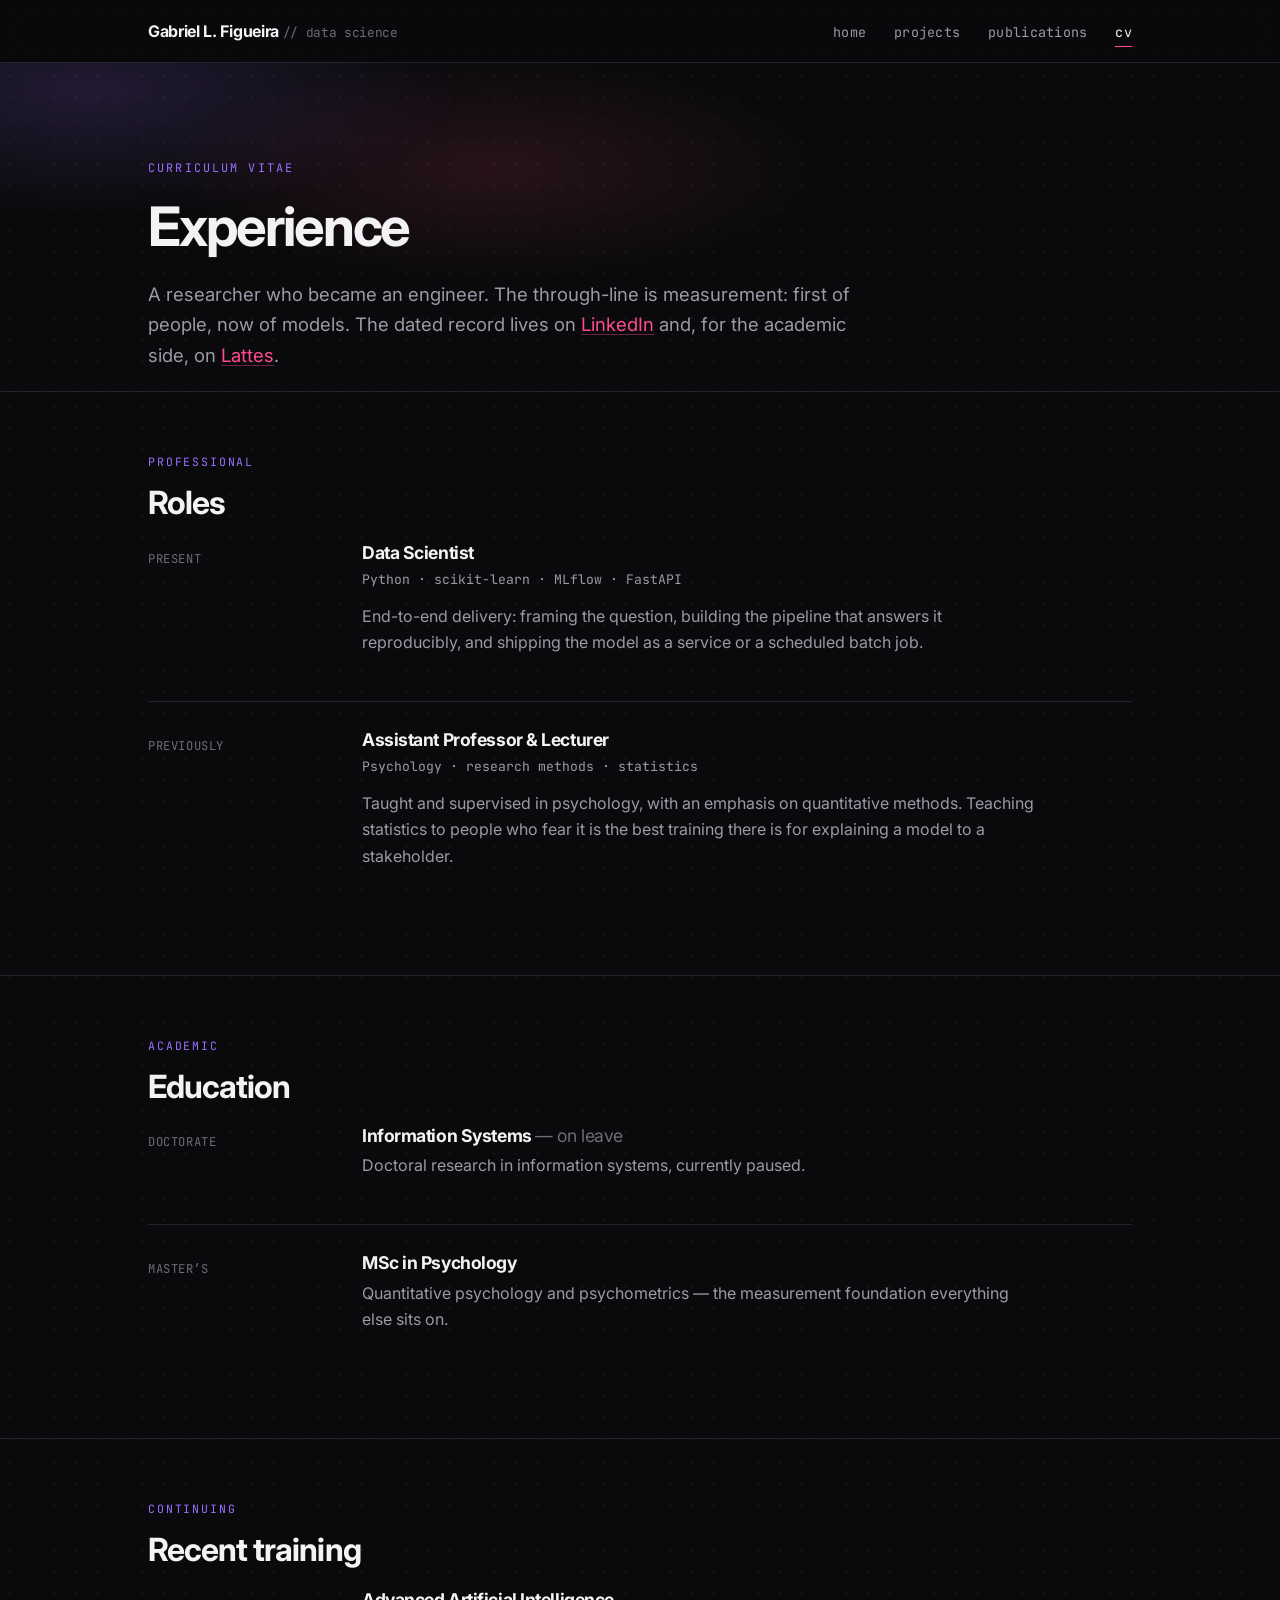
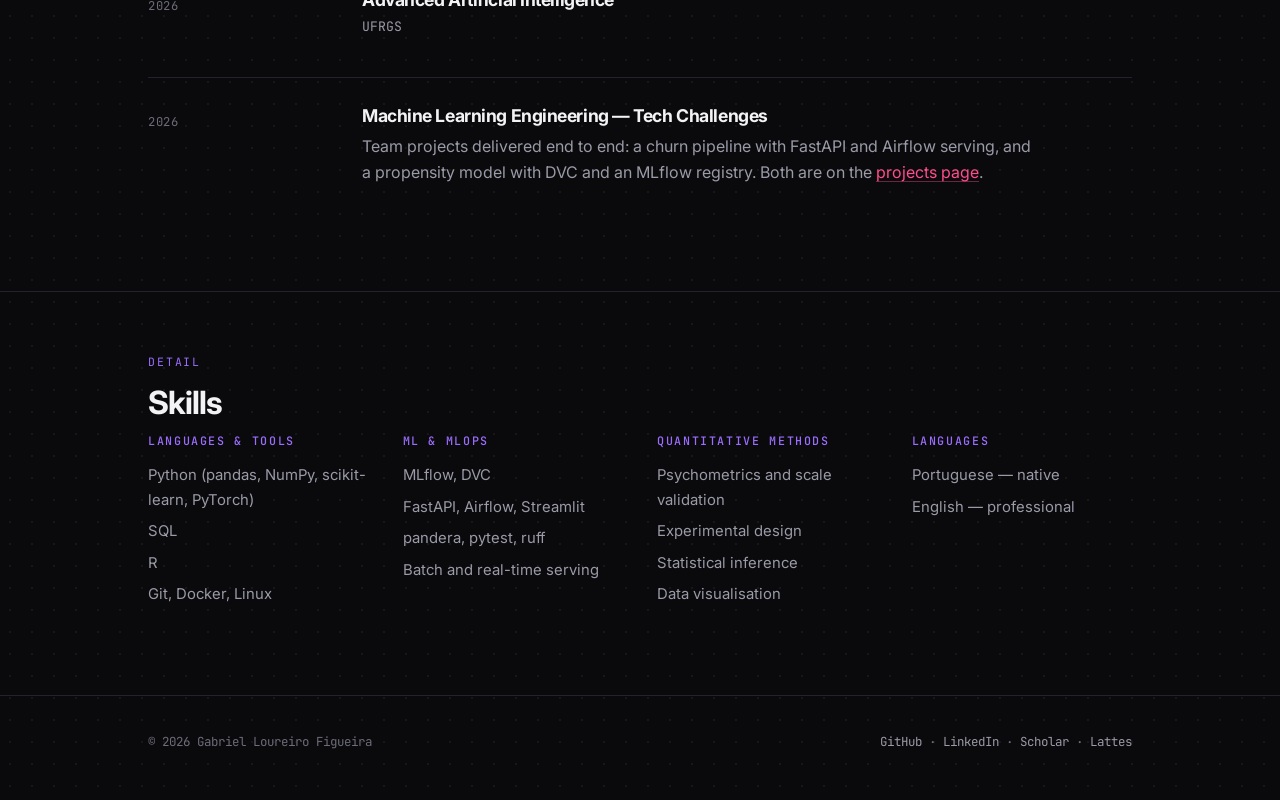
==== cv.html @ 3d627240 "feat: rebuild the site as a data science portfolio Replaces the untouched Silex template (lorem ipsu" ====
<!DOCTYPE html>
<html lang="en">
<head>
<meta charset="utf-8">
<meta name="viewport" content="width=device-width, initial-scale=1">
<title>CV &mdash; Gabriel Loureiro Figueira</title>
<meta name="description" content="Curriculum vitae: data scientist and ML engineer, former assistant professor, MSc in Psychology.">
<link rel="canonical" href="https://gabrielloufi.github.io/cv.html">
<meta property="og:title" content="CV &mdash; Gabriel Loureiro Figueira">
<meta property="og:description" content="Curriculum vitae: data scientist and ML engineer, former assistant professor, MSc in Psychology.">
<meta property="og:type" content="website">
<meta property="og:url" content="https://gabrielloufi.github.io/cv.html">
<meta name="theme-color" content="#0a0a0c">
<link rel="preconnect" href="https://fonts.googleapis.com">
<link rel="preconnect" href="https://fonts.gstatic.com" crossorigin>
<link href="https://fonts.googleapis.com/css2?family=Inter:wght@400;500;600;700;800&family=JetBrains+Mono:wght@400;500;700&display=swap" rel="stylesheet">
<link rel="stylesheet" href="assets/css/style.css">
</head>
<body>
<a class="skip-link" href="#main">Skip to content</a>

<header class="nav">
  <div class="wrap nav__inner">
    <a class="nav__brand" href="index.html">Gabriel L. Figueira <span>// data science</span></a>
    <ul class="nav__links">
      <li><a href="index.html">home</a></li>
      <li><a href="projects.html">projects</a></li>
      <li><a href="publications.html">publications</a></li>
      <li><a href="cv.html" aria-current="page">cv</a></li>
    </ul>
  </div>
</header>

<main id="main">

  <section class="hero" style="padding-bottom:0">
    <div class="wrap">
      <p class="kicker">Curriculum vitae</p>
      <h1>Experience</h1>
      <p class="hero__lead">
        A researcher who became an engineer. The through-line is measurement: first of people, now
        of models. The dated record lives on <a href="https://www.linkedin.com/in/gabrielloureirofigueira/">LinkedIn</a> and, for the academic side,
        on <a href="https://lattes.cnpq.br/5523755976674168">Lattes</a>.
      </p>
    </div>
  </section>

  <section>
    <div class="wrap">
      <p class="eyebrow">Professional</p>
      <h2>Roles</h2>

      <article class="entry">
        <div class="entry__side">Present</div>
        <div>
          <h3>Data Scientist</h3>
          <p class="entry__org">Python &middot; scikit-learn &middot; MLflow &middot; FastAPI</p>
          <p>
            End-to-end delivery: framing the question, building the pipeline that answers it
            reproducibly, and shipping the model as a service or a scheduled batch job.
          </p>
        </div>
      </article>

      <article class="entry">
        <div class="entry__side">Previously</div>
        <div>
          <h3>Assistant Professor &amp; Lecturer</h3>
          <p class="entry__org">Psychology &middot; research methods &middot; statistics</p>
          <p>
            Taught and supervised in psychology, with an emphasis on quantitative methods. Teaching
            statistics to people who fear it is the best training there is for explaining a model to
            a stakeholder.
          </p>
        </div>
      </article>

    </div>
  </section>

  <section>
    <div class="wrap">
      <p class="eyebrow">Academic</p>
      <h2>Education</h2>

      <article class="entry">
        <div class="entry__side">Doctorate</div>
        <div>
          <h3>Information Systems <span class="quiet">&mdash; on leave</span></h3>
          <p>Doctoral research in information systems, currently paused.</p>
        </div>
      </article>

      <article class="entry">
        <div class="entry__side">Master&rsquo;s</div>
        <div>
          <h3>MSc in Psychology</h3>
          <p>Quantitative psychology and psychometrics &mdash; the measurement foundation everything else sits on.</p>
        </div>
      </article>

    </div>
  </section>

  <section>
    <div class="wrap">
      <p class="eyebrow">Continuing</p>
      <h2>Recent training</h2>

      <article class="entry">
        <div class="entry__side">2026</div>
        <div>
          <h3>Advanced Artificial Intelligence</h3>
          <p class="entry__org">UFRGS</p>
        </div>
      </article>

      <article class="entry">
        <div class="entry__side">2026</div>
        <div>
          <h3>Machine Learning Engineering &mdash; Tech Challenges</h3>
          <p>
            Team projects delivered end to end: a churn pipeline with FastAPI and Airflow serving,
            and a propensity model with DVC and an MLflow registry. Both are on the
            <a href="projects.html">projects page</a>.
          </p>
        </div>
      </article>

    </div>
  </section>

  <section>
    <div class="wrap">
      <p class="eyebrow">Detail</p>
      <h2>Skills</h2>
      <div class="skill-grid">
        <div>
          <h3>Languages &amp; tools</h3>
          <ul>
            <li>Python (pandas, NumPy, scikit-learn, PyTorch)</li>
            <li>SQL</li>
            <li>R</li>
            <li>Git, Docker, Linux</li>
          </ul>
        </div>
        <div>
          <h3>ML &amp; MLOps</h3>
          <ul>
            <li>MLflow, DVC</li>
            <li>FastAPI, Airflow, Streamlit</li>
            <li>pandera, pytest, ruff</li>
            <li>Batch and real-time serving</li>
          </ul>
        </div>
        <div>
          <h3>Quantitative methods</h3>
          <ul>
            <li>Psychometrics and scale validation</li>
            <li>Experimental design</li>
            <li>Statistical inference</li>
            <li>Data visualisation</li>
          </ul>
        </div>
        <div>
          <h3>Languages</h3>
          <ul>
            <li>Portuguese &mdash; native</li>
            <li>English &mdash; professional</li>
          </ul>
        </div>
      </div>
    </div>
  </section>

</main>

<footer class="footer">
  <div class="wrap footer__inner">
    <span>&copy; <span id="year">2026</span> Gabriel Loureiro Figueira</span>
    <span>
      <a href="https://github.com/Gabrielloufi">GitHub</a> ·
      <a href="https://www.linkedin.com/in/gabrielloureirofigueira/">LinkedIn</a> ·
      <a href="https://scholar.google.com/citations?user=BgbFjUEAAAAJ&hl=en">Scholar</a> ·
      <a href="https://lattes.cnpq.br/5523755976674168">Lattes</a>
    </span>
  </div>
</footer>

<script>document.getElementById("year").textContent = new Date().getFullYear();</script>
</body>
</html>
---- assets/css/style.css ----
/* ==========================================================================
   Gabriel Loureiro Figueira — personal site
   Visual identity taken from the LinkedIn banner: near-black ground, dotted
   grid, heavy grotesque headlines against monospace code, and three neon
   accents (magenta, violet, green) used sparingly on top of a neutral base.
   ========================================================================== */

:root {
  color-scheme: dark;

  /* ground */
  --bg:          #0a0a0c;
  --bg-soft:     #101014;
  --surface:     #121217;
  --surface-2:   #17171e;
  --border:      #23232c;
  --border-hi:   #32323e;

  /* ink */
  --text:        #f3f3f6;
  --muted:       #9a9aa8;
  --faint:       #6c6c7a;

  /* neon accents, straight off the banner */
  --pink:        #ff4d8d;
  --pink-dim:    #c93a6e;
  --violet:      #9b6dff;
  --green:       #3ddc84;
  --blue:        #4f46e5;

  --font-sans: "Inter", -apple-system, BlinkMacSystemFont, "Segoe UI", Roboto, Helvetica, Arial, sans-serif;
  --font-mono: "JetBrains Mono", ui-monospace, SFMono-Regular, "SF Mono", Menlo, Consolas, monospace;

  --maxw: 1080px;
  --measure: 68ch;
  --radius: 14px;
  --gutter: clamp(20px, 5vw, 48px);
  --grid-dot: rgba(255, 255, 255, .055);
}

*, *::before, *::after { box-sizing: border-box; }

html { -webkit-text-size-adjust: 100%; scroll-behavior: smooth; }

@media (prefers-reduced-motion: reduce) {
  html { scroll-behavior: auto; }
  *, *::before, *::after { animation-duration: .01ms !important; transition-duration: .01ms !important; }
}

body {
  margin: 0;
  background-color: var(--bg);
  /* the dotted grid from the banner */
  background-image: radial-gradient(var(--grid-dot) 1px, transparent 1px);
  background-size: 22px 22px;
  background-position: -1px -1px;
  color: var(--text);
  font-family: var(--font-sans);
  font-size: 16px;
  line-height: 1.65;
  -webkit-font-smoothing: antialiased;
  text-rendering: optimizeLegibility;
}

::selection { background: var(--pink); color: #0a0a0c; }

img { max-width: 100%; height: auto; display: block; }

a {
  color: var(--pink);
  text-decoration-color: rgba(255, 77, 141, .4);
  text-underline-offset: 3px;
}
a:hover { text-decoration-color: var(--pink); }

h1, h2, h3, h4 { line-height: 1.15; letter-spacing: -.025em; margin: 0 0 .4em; font-weight: 700; }
h1 { font-size: clamp(2.1rem, 1.3rem + 3.4vw, 3.4rem); letter-spacing: -.04em; }
h2 { font-size: clamp(1.45rem, 1.15rem + 1.3vw, 2rem); letter-spacing: -.03em; }
h3 { font-size: 1.1rem; }

p { margin: 0 0 1.1em; }
p, li { max-width: var(--measure); }

code { font-family: var(--font-mono); font-size: .92em; color: var(--violet); }

:focus-visible { outline: 2px solid var(--pink); outline-offset: 3px; border-radius: 4px; }

.wrap { width: 100%; max-width: var(--maxw); margin-inline: auto; padding-inline: var(--gutter); }

.skip-link {
  position: absolute; left: -9999px; top: 0; z-index: 100;
  background: var(--pink); color: #0a0a0c; padding: 10px 16px; border-radius: 0 0 8px 0; font-weight: 600;
}
.skip-link:focus { left: 0; }

/* ---------------------------------------------------------------- nav --- */

.nav {
  position: sticky; top: 0; z-index: 50;
  background: rgba(10, 10, 12, .82);
  backdrop-filter: saturate(160%) blur(12px);
  border-bottom: 1px solid var(--border);
}
.nav__inner { display: flex; align-items: center; gap: 16px; min-height: 62px; flex-wrap: wrap; padding-block: 8px; }

.nav__brand {
  font-weight: 700; letter-spacing: -.02em; color: var(--text);
  text-decoration: none; margin-right: auto; white-space: nowrap;
}
.nav__brand span { font-family: var(--font-mono); font-weight: 400; font-size: .8em; color: var(--faint); }
.nav__brand:hover span { color: var(--pink); }

.nav__links { display: flex; align-items: center; gap: clamp(14px, 2.5vw, 28px); list-style: none; margin: 0; padding: 0; }
.nav__links li { max-width: none; }
.nav__links a {
  font-family: var(--font-mono); font-size: .84rem; letter-spacing: .02em;
  color: var(--muted); text-decoration: none; padding-block: 5px; border-bottom: 1.5px solid transparent;
}
.nav__links a:hover { color: var(--text); }
.nav__links a[aria-current="page"] { color: var(--text); border-bottom-color: var(--pink); }

/* --------------------------------------------------------------- hero --- */

.hero {
  position: relative;
  padding-block: clamp(52px, 8vw, 96px) clamp(34px, 5vw, 60px);
  overflow: hidden;
}
/* soft magenta/violet bloom behind the headline, like the banner's glow */
.hero::before {
  content: "";
  position: absolute; inset: -40% 30% 20% -20%;
  background: radial-gradient(45% 45% at 30% 40%, rgba(155, 109, 255, .16), transparent 70%),
              radial-gradient(40% 40% at 65% 60%, rgba(255, 77, 141, .12), transparent 70%);
  pointer-events: none;
}
.hero > * { position: relative; }

.hero__grid { display: grid; grid-template-columns: minmax(0, 1fr) auto; gap: clamp(28px, 5vw, 56px); align-items: center; }

.hero__lead { font-size: clamp(1.02rem, .97rem + .35vw, 1.16rem); color: var(--muted); max-width: 60ch; }
.hero__lead strong { color: var(--text); font-weight: 600; }

.kicker {
  font-family: var(--font-mono); font-size: .74rem; letter-spacing: .18em;
  text-transform: uppercase; color: var(--violet); margin: 0 0 16px;
}

/* the banner's signature line, rebuilt in type */
.codeline {
  font-family: var(--font-mono);
  font-size: clamp(.86rem, .8rem + .35vw, 1.02rem);
  margin: 6px 0 22px;
  color: var(--text);
  max-width: none;
  word-break: break-word;
}
.codeline .fn { color: var(--pink); }
.codeline .str { color: var(--text); }
.codeline .sig { color: var(--green); }

.eyebrow {
  font-family: var(--font-mono); font-size: .72rem; letter-spacing: .16em;
  text-transform: uppercase; color: var(--violet); margin: 0 0 14px;
}

/* the chart motif that stands in for a portrait */
.motif { width: clamp(170px, 24vw, 240px); height: auto; }
.motif .axis { stroke: var(--border-hi); }
.motif .line { stroke: #fff; fill: none; stroke-width: 2; stroke-linejoin: round; stroke-linecap: round; }
.motif .dot { fill: var(--bg); stroke: #fff; stroke-width: 2; }
.motif .ring-a { stroke: var(--violet); }
.motif .ring-b { stroke: var(--pink); }
.motif .arc { stroke: var(--pink-dim); fill: none; }

/* -------------------------------------------------------------- bits --- */

.meta-row {
  display: flex; flex-wrap: wrap; gap: 10px 22px; list-style: none; padding: 0; margin: 24px 0 0;
  font-family: var(--font-mono); font-size: .82rem; color: var(--muted);
}
.meta-row li { max-width: none; display: flex; align-items: center; gap: 8px; }
.meta-row svg { width: 15px; height: 15px; flex-shrink: 0; opacity: .75; }
.meta-row a { color: inherit; text-decoration: none; border-bottom: 1px solid var(--border-hi); }
.meta-row a:hover { color: var(--pink); border-bottom-color: var(--pink); }
.meta-row li:hover svg { opacity: 1; color: var(--pink); }

.btn-row { display: flex; flex-wrap: wrap; gap: 10px; margin-top: 28px; }

.btn {
  display: inline-flex; align-items: center; gap: 8px;
  padding: 10px 18px; border-radius: 999px;
  border: 1px solid var(--border-hi); background: var(--surface); color: var(--text);
  font-family: var(--font-mono); font-size: .84rem; font-weight: 500; text-decoration: none;
  transition: transform .15s ease, border-color .15s ease, color .15s ease, background .15s ease;
}
.btn:hover { transform: translateY(-1px); border-color: var(--pink); color: var(--pink); }
.btn--primary { background: var(--pink); border-color: var(--pink); color: #0a0a0c; font-weight: 600; }
.btn--primary:hover { background: #ff6b9f; border-color: #ff6b9f; color: #0a0a0c; }

section { padding-block: clamp(36px, 5vw, 60px); }
section + section { border-top: 1px solid var(--border); }

.section-head { display: flex; align-items: baseline; justify-content: space-between; gap: 16px; flex-wrap: wrap; margin-bottom: 30px; }
.section-head h2 { margin: 0; }
.section-head .more { font-family: var(--font-mono); font-size: .82rem; white-space: nowrap; text-decoration: none; }
.section-head .more:hover { text-decoration: underline; }

/* -------------------------------------------------------------- cards --- */

.cards { display: grid; grid-template-columns: repeat(auto-fill, minmax(300px, 1fr)); gap: 18px; }

.card {
  position: relative; display: flex; flex-direction: column; gap: 13px;
  padding: 24px; background: var(--surface); border: 1px solid var(--border); border-radius: var(--radius);
  transition: transform .18s ease, border-color .18s ease, background .18s ease;
}
.card::after {
  content: ""; position: absolute; inset: 0; border-radius: var(--radius); pointer-events: none;
  background: linear-gradient(135deg, rgba(155, 109, 255, .08), transparent 42%);
  opacity: 0; transition: opacity .18s ease;
}
.card:hover { transform: translateY(-3px); border-color: var(--border-hi); background: var(--surface-2); }
.card:hover::after { opacity: 1; }
.card h3 { margin: 0; }
.card h3 a { color: var(--text); text-decoration: none; }
.card h3 a:hover { color: var(--pink); }
.card p { margin: 0; color: var(--muted); font-size: .94rem; max-width: none; }

.card__meta {
  font-family: var(--font-mono); font-size: .7rem; letter-spacing: .08em; text-transform: uppercase;
  color: var(--faint); display: flex; gap: 9px; flex-wrap: wrap;
}
.card__meta span::after { content: "·"; color: var(--border-hi); margin-left: 9px; }
.card__meta span:last-child::after { content: ""; margin: 0; }

.tags { display: flex; flex-wrap: wrap; gap: 6px; list-style: none; margin: auto 0 0; padding: 0; }
.tags li {
  max-width: none; font-family: var(--font-mono); font-size: .7rem; padding: 3px 9px;
  border-radius: 6px; background: var(--bg-soft); border: 1px solid var(--border); color: var(--muted);
}
.card:hover .tags li { border-color: var(--border-hi); }

.card__links { display: flex; gap: 16px; flex-wrap: wrap; font-family: var(--font-mono); font-size: .8rem; }
.card__links .locked { color: var(--faint); display: inline-flex; align-items: center; gap: 6px; }

/* --------------------------------------------------------- long items --- */

.entry { display: grid; grid-template-columns: 180px minmax(0, 1fr); gap: 8px 34px; padding-block: 28px; border-top: 1px solid var(--border); }
.entry:first-of-type { border-top: 0; padding-top: 8px; }
.entry__side { font-family: var(--font-mono); font-size: .76rem; color: var(--faint); letter-spacing: .05em; padding-top: 6px; text-transform: uppercase; }
.entry h3 { margin: 0 0 6px; }
.entry h3 .quiet { font-weight: 400; color: var(--faint); }
.entry__org { color: var(--violet); font-family: var(--font-mono); font-size: .82rem; margin: 0 0 12px; }
.entry p { color: var(--muted); }
.entry ul { margin: 0 0 14px; padding-left: 20px; color: var(--muted); }
.entry li { margin-bottom: 6px; }
.entry li::marker { color: var(--pink-dim); }

/* -------------------------------------------------------- publications --- */

.pub { padding-block: 24px; border-top: 1px solid var(--border); }
.pub:first-of-type { border-top: 0; }
.pub__title { margin: 0 0 7px; font-size: 1.05rem; }
.pub__authors { margin: 0 0 4px; font-size: .94rem; color: var(--muted); }
.pub__authors .self { color: var(--text); font-weight: 600; }
.pub__venue { margin: 0 0 10px; font-family: var(--font-mono); font-size: .8rem; color: var(--faint); }
.pub__venue em { font-style: italic; }
.pub__links { display: flex; gap: 16px; flex-wrap: wrap; font-family: var(--font-mono); font-size: .8rem; }

/* ------------------------------------------------------------- skills --- */

.skill-grid { display: grid; grid-template-columns: repeat(auto-fit, minmax(220px, 1fr)); gap: 24px 34px; }
.skill-grid h3 {
  font-family: var(--font-mono); font-size: .73rem; letter-spacing: .14em; text-transform: uppercase;
  color: var(--violet); margin-bottom: 12px; font-weight: 500;
}
.skill-grid ul { margin: 0; padding: 0; list-style: none; }
.skill-grid li { color: var(--muted); font-size: .93rem; padding-block: 3px; border-bottom: 1px solid transparent; }

/* ------------------------------------------------------------- footer --- */

.footer { border-top: 1px solid var(--border); margin-top: 24px; padding-block: 36px 48px; color: var(--faint); font-family: var(--font-mono); font-size: .78rem; }
.footer__inner { display: flex; justify-content: space-between; gap: 16px; flex-wrap: wrap; }
.footer a { color: var(--muted); text-decoration: none; }
.footer a:hover { color: var(--pink); }

/* --------------------------------------------------------- responsive --- */

@media (max-width: 760px) {
  .hero__grid { grid-template-columns: 1fr; }
  .motif { order: -1; width: min(190px, 55vw); }
  .entry { grid-template-columns: 1fr; gap: 4px; }
  .entry__side { padding-top: 0; }
  .nav__brand span { display: none; }
}
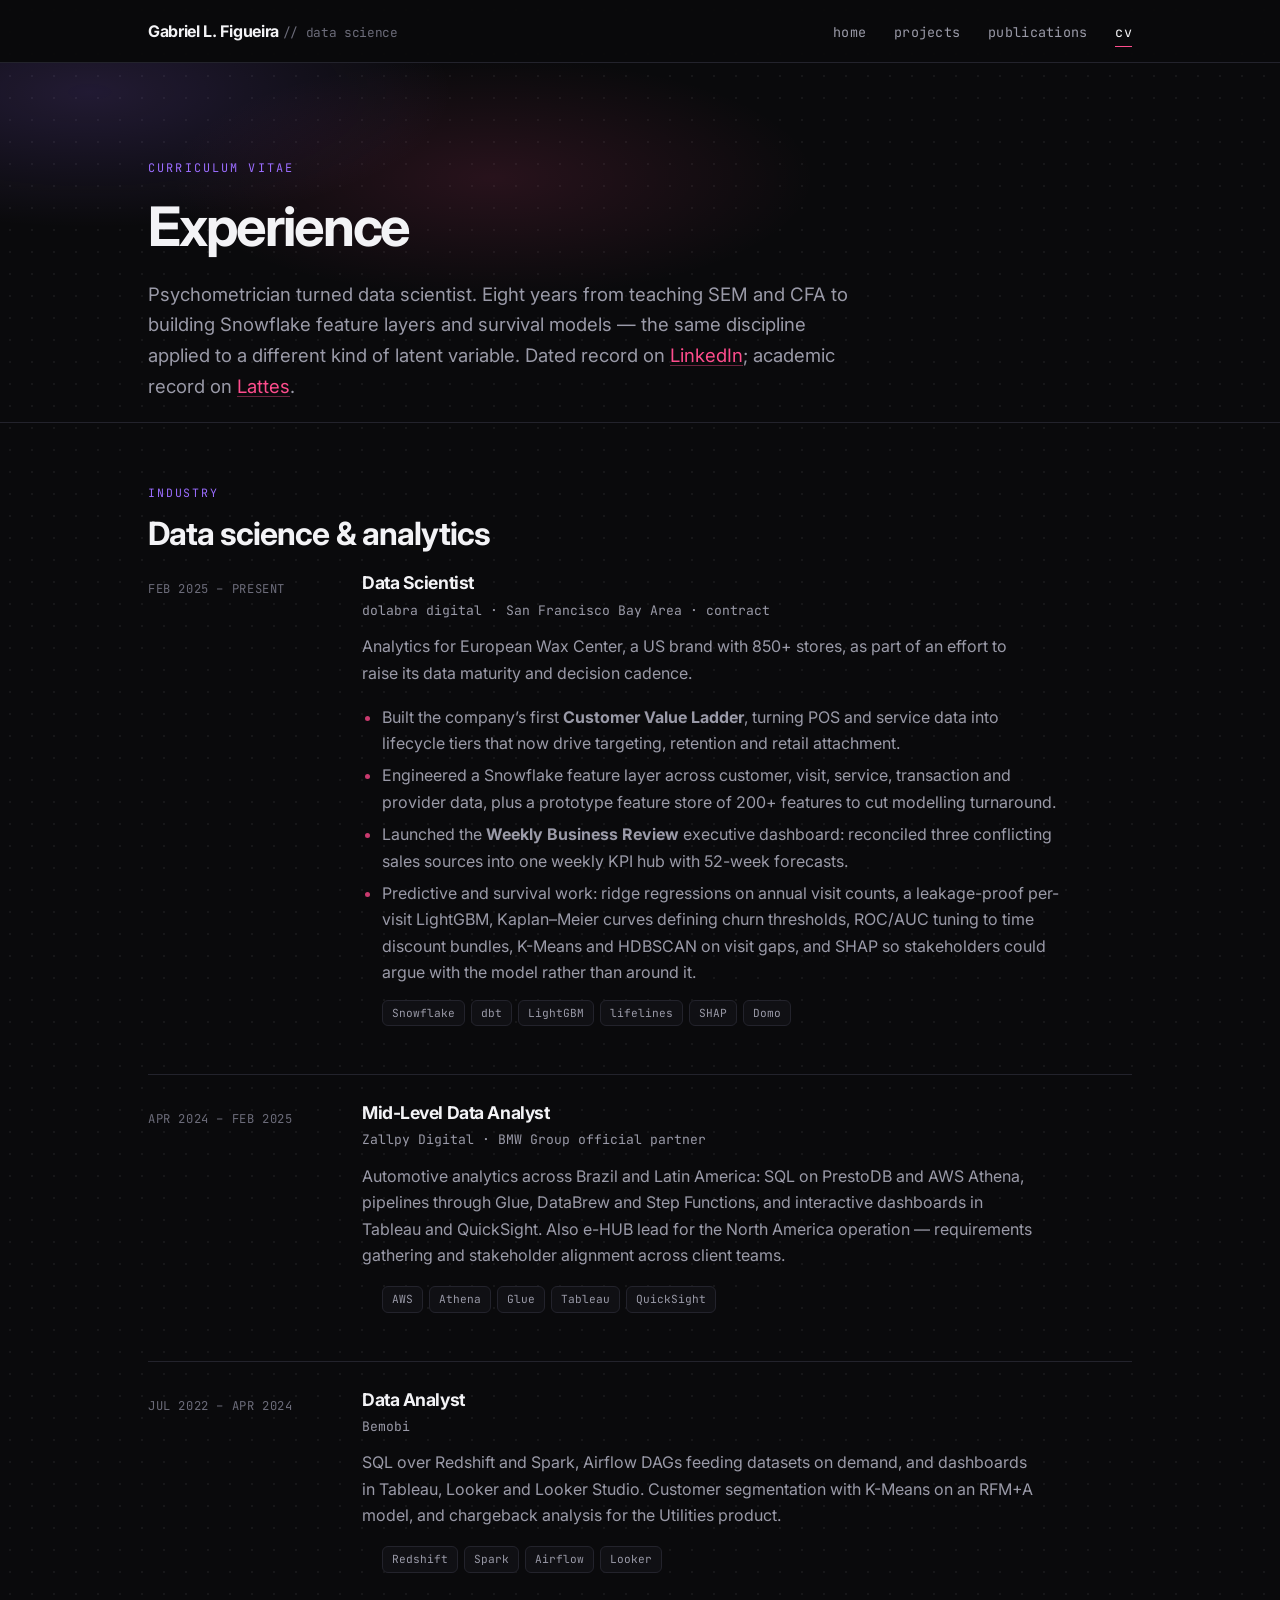
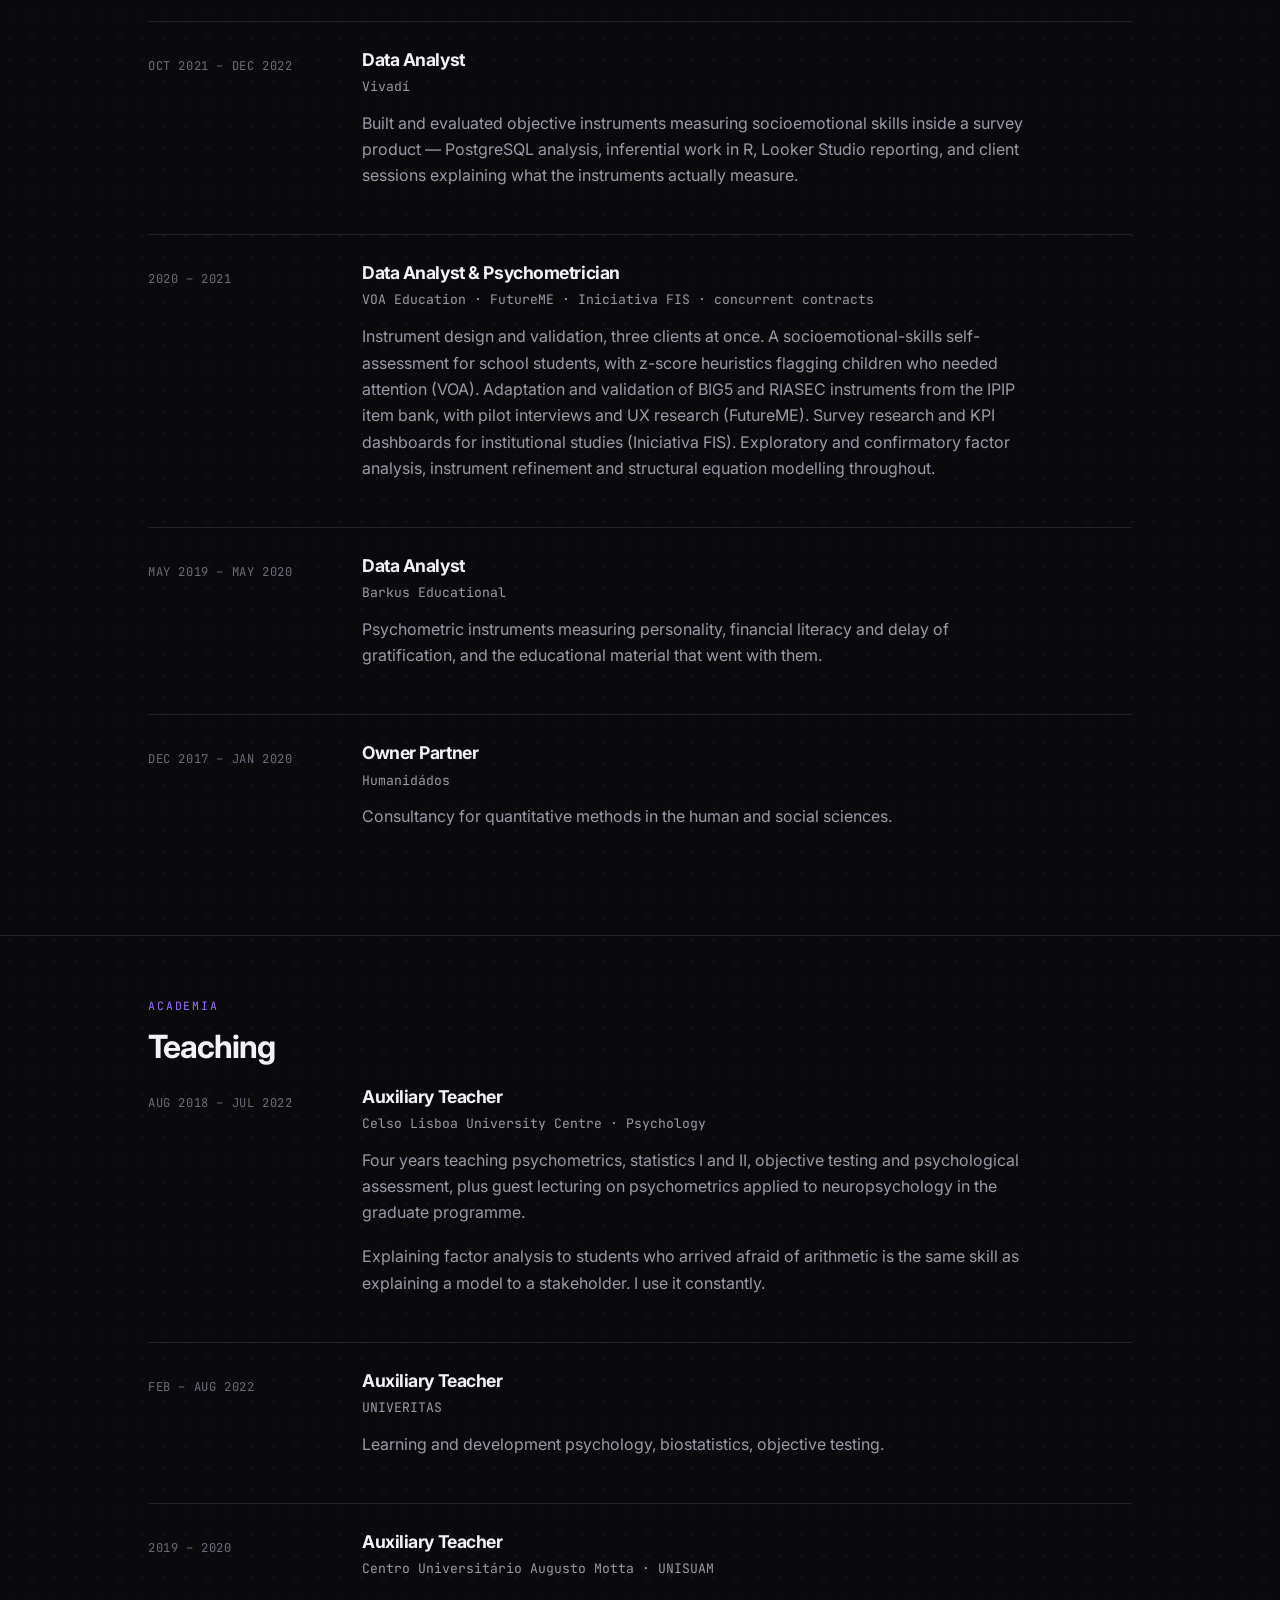
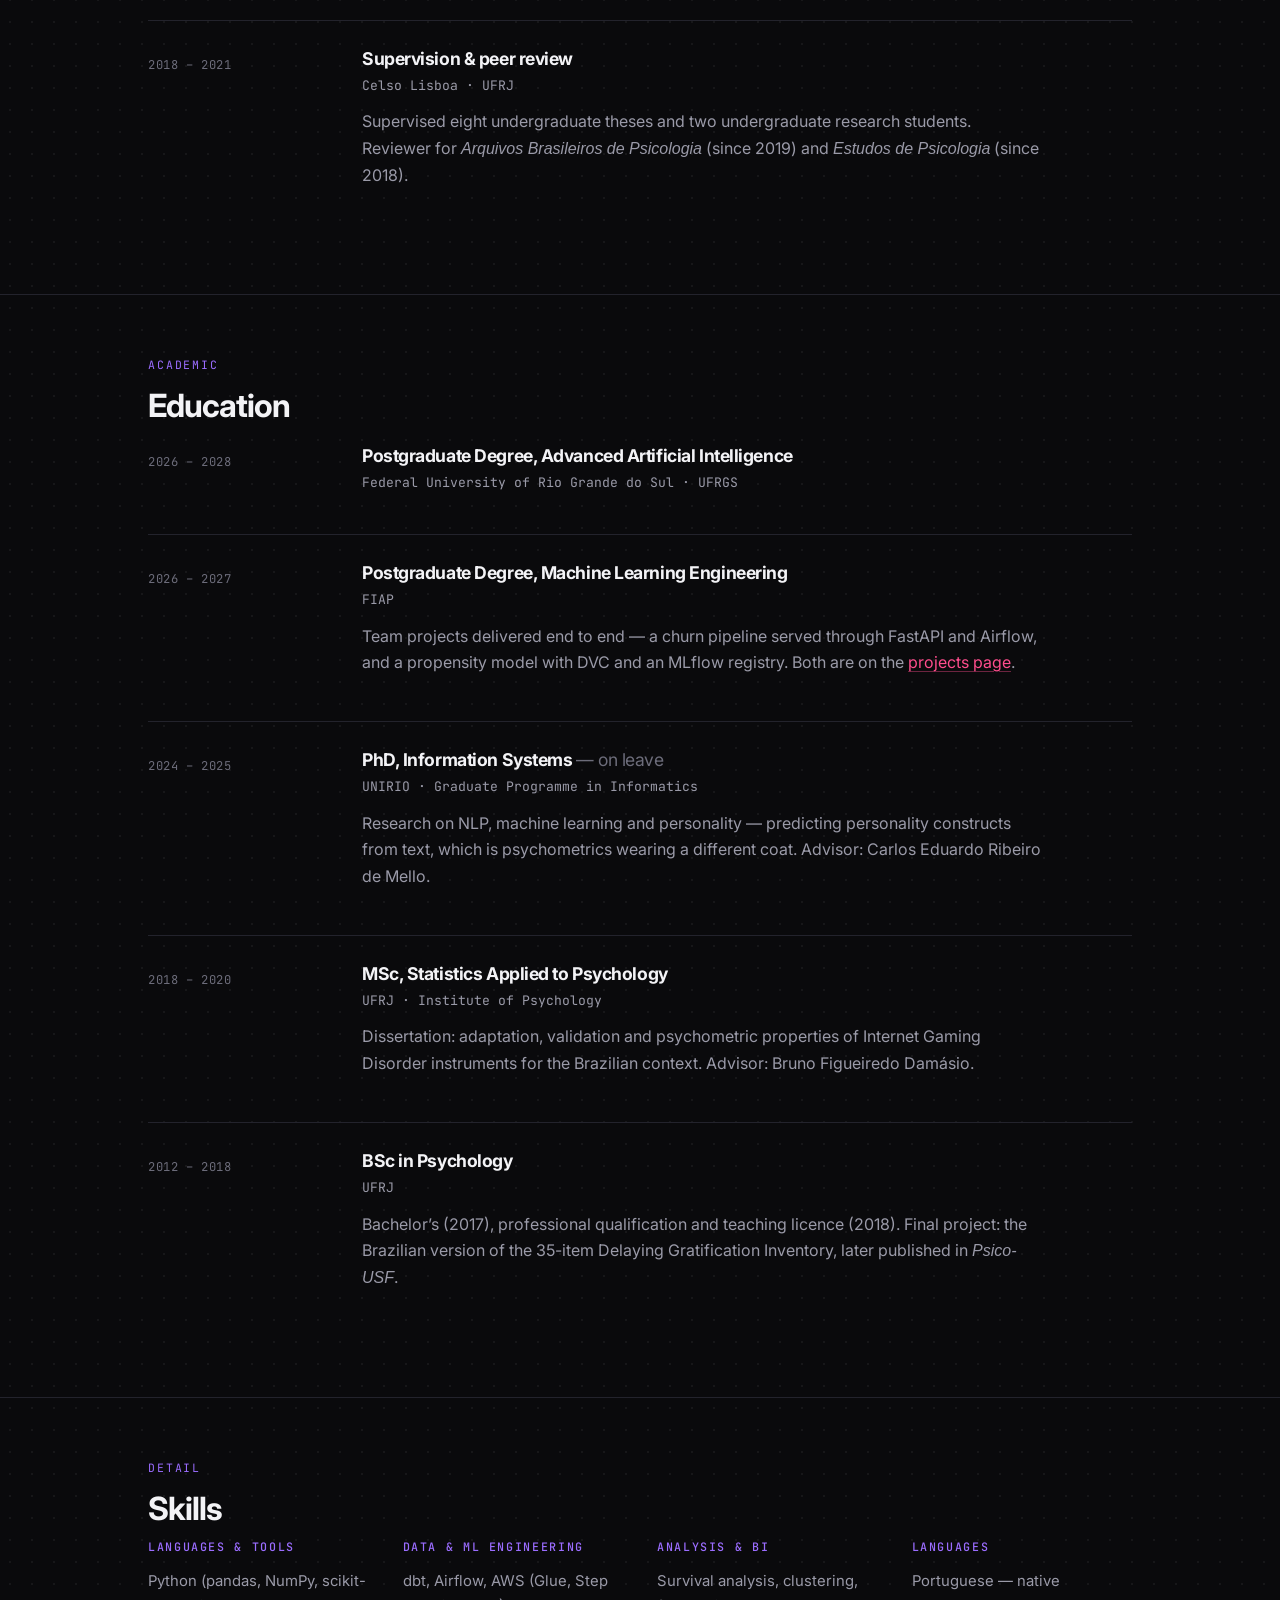
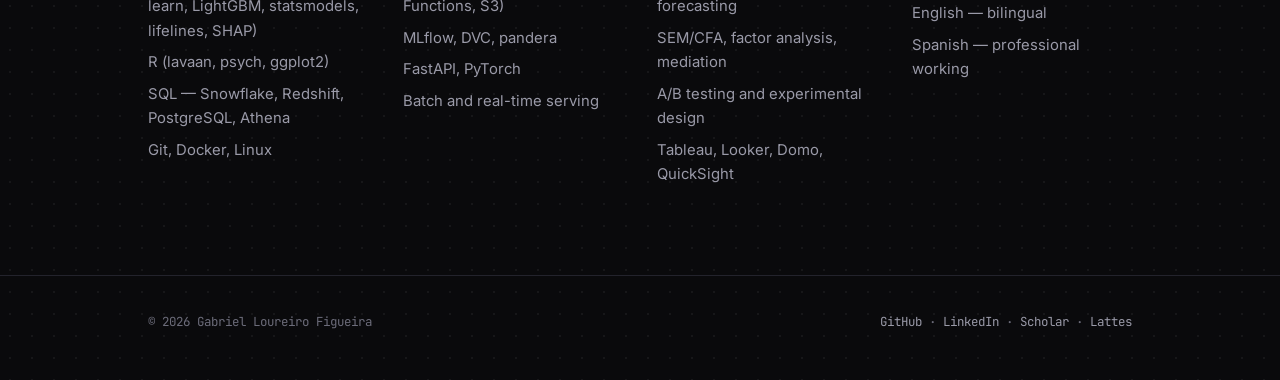
==== commit db1a6ec8: "content: real career record from LinkedIn, and his own About text LinkedIn is the source of truth fo" ====
--- a/cv.html
+++ b/cv.html
@@ -38,39 +38,184 @@
       <p class="kicker">Curriculum vitae</p>
       <h1>Experience</h1>
       <p class="hero__lead">
-        A researcher who became an engineer. The through-line is measurement: first of people, now
-        of models. The dated record lives on <a href="https://www.linkedin.com/in/gabrielloureirofigueira/">LinkedIn</a> and, for the academic side,
-        on <a href="https://lattes.cnpq.br/5523755976674168">Lattes</a>.
+        Psychometrician turned data scientist. Eight years from teaching SEM and CFA to building
+        Snowflake feature layers and survival models &mdash; the same discipline applied to a
+        different kind of latent variable. Dated record on <a href="%s">LinkedIn</a>; academic
+        record on <a href="%s">Lattes</a>.
       </p>
     </div>
   </section>
 
   <section>
     <div class="wrap">
-      <p class="eyebrow">Professional</p>
-      <h2>Roles</h2>
-
-      <article class="entry">
-        <div class="entry__side">Present</div>
+      <p class="eyebrow">Industry</p>
+      <h2>Data science &amp; analytics</h2>
+
+      <article class="entry">
+        <div class="entry__side">Feb 2025 &ndash; present</div>
         <div>
           <h3>Data Scientist</h3>
-          <p class="entry__org">Python &middot; scikit-learn &middot; MLflow &middot; FastAPI</p>
-          <p>
-            End-to-end delivery: framing the question, building the pipeline that answers it
-            reproducibly, and shipping the model as a service or a scheduled batch job.
-          </p>
-        </div>
-      </article>
-
-      <article class="entry">
-        <div class="entry__side">Previously</div>
-        <div>
-          <h3>Assistant Professor &amp; Lecturer</h3>
-          <p class="entry__org">Psychology &middot; research methods &middot; statistics</p>
-          <p>
-            Taught and supervised in psychology, with an emphasis on quantitative methods. Teaching
-            statistics to people who fear it is the best training there is for explaining a model to
-            a stakeholder.
+          <p class="entry__org">dolabra digital &middot; San Francisco Bay Area &middot; contract</p>
+          <p>
+            Analytics for European Wax Center, a US brand with 850+ stores, as part of an effort to
+            raise its data maturity and decision cadence.
+          </p>
+          <ul>
+            <li>
+              Built the company&rsquo;s first <strong>Customer Value Ladder</strong>, turning POS and
+              service data into lifecycle tiers that now drive targeting, retention and retail
+              attachment.
+            </li>
+            <li>
+              Engineered a Snowflake feature layer across customer, visit, service, transaction and
+              provider data, plus a prototype feature store of 200+ features to cut modelling
+              turnaround.
+            </li>
+            <li>
+              Launched the <strong>Weekly Business Review</strong> executive dashboard: reconciled
+              three conflicting sales sources into one weekly KPI hub with 52-week forecasts.
+            </li>
+            <li>
+              Predictive and survival work: ridge regressions on annual visit counts, a
+              leakage-proof per-visit LightGBM, Kaplan&ndash;Meier curves defining churn thresholds,
+              ROC/AUC tuning to time discount bundles, K-Means and HDBSCAN on visit gaps, and SHAP
+              so stakeholders could argue with the model rather than around it.
+            </li>
+          </ul>
+          <ul class="tags"><li>Snowflake</li><li>dbt</li><li>LightGBM</li><li>lifelines</li><li>SHAP</li><li>Domo</li></ul>
+        </div>
+      </article>
+
+      <article class="entry">
+        <div class="entry__side">Apr 2024 &ndash; Feb 2025</div>
+        <div>
+          <h3>Mid-Level Data Analyst</h3>
+          <p class="entry__org">Zallpy Digital &middot; BMW Group official partner</p>
+          <p>
+            Automotive analytics across Brazil and Latin America: SQL on PrestoDB and AWS Athena,
+            pipelines through Glue, DataBrew and Step Functions, and interactive dashboards in
+            Tableau and QuickSight. Also e-HUB lead for the North America operation &mdash;
+            requirements gathering and stakeholder alignment across client teams.
+          </p>
+          <ul class="tags"><li>AWS</li><li>Athena</li><li>Glue</li><li>Tableau</li><li>QuickSight</li></ul>
+        </div>
+      </article>
+
+      <article class="entry">
+        <div class="entry__side">Jul 2022 &ndash; Apr 2024</div>
+        <div>
+          <h3>Data Analyst</h3>
+          <p class="entry__org">Bemobi</p>
+          <p>
+            SQL over Redshift and Spark, Airflow DAGs feeding datasets on demand, and dashboards in
+            Tableau, Looker and Looker Studio. Customer segmentation with K-Means on an RFM+A model,
+            and chargeback analysis for the Utilities product.
+          </p>
+          <ul class="tags"><li>Redshift</li><li>Spark</li><li>Airflow</li><li>Looker</li></ul>
+        </div>
+      </article>
+
+      <article class="entry">
+        <div class="entry__side">Oct 2021 &ndash; Dec 2022</div>
+        <div>
+          <h3>Data Analyst</h3>
+          <p class="entry__org">Vivad&iacute;</p>
+          <p>
+            Built and evaluated objective instruments measuring socioemotional skills inside a survey
+            product &mdash; PostgreSQL analysis, inferential work in R, Looker Studio reporting, and
+            client sessions explaining what the instruments actually measure.
+          </p>
+        </div>
+      </article>
+
+      <article class="entry">
+        <div class="entry__side">2020 &ndash; 2021</div>
+        <div>
+          <h3>Data Analyst &amp; Psychometrician</h3>
+          <p class="entry__org">VOA Education &middot; FutureME &middot; Iniciativa FIS &middot; concurrent contracts</p>
+          <p>
+            Instrument design and validation, three clients at once. A socioemotional-skills
+            self-assessment for school students, with z-score heuristics flagging children who needed
+            attention (VOA). Adaptation and validation of BIG5 and RIASEC instruments from the IPIP
+            item bank, with pilot interviews and UX research (FutureME). Survey research and KPI
+            dashboards for institutional studies (Iniciativa FIS). Exploratory and confirmatory
+            factor analysis, instrument refinement and structural equation modelling throughout.
+          </p>
+        </div>
+      </article>
+
+      <article class="entry">
+        <div class="entry__side">May 2019 &ndash; May 2020</div>
+        <div>
+          <h3>Data Analyst</h3>
+          <p class="entry__org">Barkus Educational</p>
+          <p>
+            Psychometric instruments measuring personality, financial literacy and delay of
+            gratification, and the educational material that went with them.
+          </p>
+        </div>
+      </article>
+
+      <article class="entry">
+        <div class="entry__side">Dec 2017 &ndash; Jan 2020</div>
+        <div>
+          <h3>Owner Partner</h3>
+          <p class="entry__org">Humanid&aacute;dos</p>
+          <p>Consultancy for quantitative methods in the human and social sciences.</p>
+        </div>
+      </article>
+
+    </div>
+  </section>
+
+  <section>
+    <div class="wrap">
+      <p class="eyebrow">Academia</p>
+      <h2>Teaching</h2>
+
+      <article class="entry">
+        <div class="entry__side">Aug 2018 &ndash; Jul 2022</div>
+        <div>
+          <h3>Auxiliary Teacher</h3>
+          <p class="entry__org">Celso Lisboa University Centre &middot; Psychology</p>
+          <p>
+            Four years teaching psychometrics, statistics I and II, objective testing and
+            psychological assessment, plus guest lecturing on psychometrics applied to
+            neuropsychology in the graduate programme.
+          </p>
+          <p>
+            Explaining factor analysis to students who arrived afraid of arithmetic is the same
+            skill as explaining a model to a stakeholder. I use it constantly.
+          </p>
+        </div>
+      </article>
+
+      <article class="entry">
+        <div class="entry__side">Feb &ndash; Aug 2022</div>
+        <div>
+          <h3>Auxiliary Teacher</h3>
+          <p class="entry__org">UNIVERITAS</p>
+          <p>Learning and development psychology, biostatistics, objective testing.</p>
+        </div>
+      </article>
+
+      <article class="entry">
+        <div class="entry__side">2019 &ndash; 2020</div>
+        <div>
+          <h3>Auxiliary Teacher</h3>
+          <p class="entry__org">Centro Universit&aacute;rio Augusto Motta &middot; UNISUAM</p>
+        </div>
+      </article>
+
+      <article class="entry">
+        <div class="entry__side">2018 &ndash; 2021</div>
+        <div>
+          <h3>Supervision &amp; peer review</h3>
+          <p class="entry__org">Celso Lisboa &middot; UFRJ</p>
+          <p>
+            Supervised eight undergraduate theses and two undergraduate research students. Reviewer
+            for <em>Arquivos Brasileiros de Psicologia</em> (since 2019) and <em>Estudos de
+            Psicologia</em> (since 2018).
           </p>
         </div>
       </article>
@@ -84,45 +229,60 @@
       <h2>Education</h2>
 
       <article class="entry">
-        <div class="entry__side">Doctorate</div>
-        <div>
-          <h3>Information Systems <span class="quiet">&mdash; on leave</span></h3>
-          <p>Doctoral research in information systems, currently paused.</p>
-        </div>
-      </article>
-
-      <article class="entry">
-        <div class="entry__side">Master&rsquo;s</div>
-        <div>
-          <h3>MSc in Psychology</h3>
-          <p>Quantitative psychology and psychometrics &mdash; the measurement foundation everything else sits on.</p>
-        </div>
-      </article>
-
-    </div>
-  </section>
-
-  <section>
-    <div class="wrap">
-      <p class="eyebrow">Continuing</p>
-      <h2>Recent training</h2>
-
-      <article class="entry">
-        <div class="entry__side">2026</div>
-        <div>
-          <h3>Advanced Artificial Intelligence</h3>
-          <p class="entry__org">UFRGS</p>
-        </div>
-      </article>
-
-      <article class="entry">
-        <div class="entry__side">2026</div>
-        <div>
-          <h3>Machine Learning Engineering &mdash; Tech Challenges</h3>
-          <p>
-            Team projects delivered end to end: a churn pipeline with FastAPI and Airflow serving,
-            and a propensity model with DVC and an MLflow registry. Both are on the
+        <div class="entry__side">2026 &ndash; 2028</div>
+        <div>
+          <h3>Postgraduate Degree, Advanced Artificial Intelligence</h3>
+          <p class="entry__org">Federal University of Rio Grande do Sul &middot; UFRGS</p>
+        </div>
+      </article>
+
+      <article class="entry">
+        <div class="entry__side">2026 &ndash; 2027</div>
+        <div>
+          <h3>Postgraduate Degree, Machine Learning Engineering</h3>
+          <p class="entry__org">FIAP</p>
+          <p>
+            Team projects delivered end to end &mdash; a churn pipeline served through FastAPI and
+            Airflow, and a propensity model with DVC and an MLflow registry. Both are on the
             <a href="projects.html">projects page</a>.
+          </p>
+        </div>
+      </article>
+
+      <article class="entry">
+        <div class="entry__side">2024 &ndash; 2025</div>
+        <div>
+          <h3>PhD, Information Systems <span class="quiet">&mdash; on leave</span></h3>
+          <p class="entry__org">UNIRIO &middot; Graduate Programme in Informatics</p>
+          <p>
+            Research on NLP, machine learning and personality &mdash; predicting personality
+            constructs from text, which is psychometrics wearing a different coat. Advisor: Carlos
+            Eduardo Ribeiro de Mello.
+          </p>
+        </div>
+      </article>
+
+      <article class="entry">
+        <div class="entry__side">2018 &ndash; 2020</div>
+        <div>
+          <h3>MSc, Statistics Applied to Psychology</h3>
+          <p class="entry__org">UFRJ &middot; Institute of Psychology</p>
+          <p>
+            Dissertation: adaptation, validation and psychometric properties of Internet Gaming
+            Disorder instruments for the Brazilian context. Advisor: Bruno Figueiredo Dam&aacute;sio.
+          </p>
+        </div>
+      </article>
+
+      <article class="entry">
+        <div class="entry__side">2012 &ndash; 2018</div>
+        <div>
+          <h3>BSc in Psychology</h3>
+          <p class="entry__org">UFRJ</p>
+          <p>
+            Bachelor&rsquo;s (2017), professional qualification and teaching licence (2018). Final
+            project: the Brazilian version of the 35-item Delaying Gratification Inventory, later
+            published in <em>Psico-USF</em>.
           </p>
         </div>
       </article>
@@ -138,35 +298,36 @@
         <div>
           <h3>Languages &amp; tools</h3>
           <ul>
-            <li>Python (pandas, NumPy, scikit-learn, PyTorch)</li>
-            <li>SQL</li>
-            <li>R</li>
+            <li>Python (pandas, NumPy, scikit-learn, LightGBM, statsmodels, lifelines, SHAP)</li>
+            <li>R (lavaan, psych, ggplot2)</li>
+            <li>SQL &mdash; Snowflake, Redshift, PostgreSQL, Athena</li>
             <li>Git, Docker, Linux</li>
           </ul>
         </div>
         <div>
-          <h3>ML &amp; MLOps</h3>
-          <ul>
-            <li>MLflow, DVC</li>
-            <li>FastAPI, Airflow, Streamlit</li>
-            <li>pandera, pytest, ruff</li>
+          <h3>Data &amp; ML engineering</h3>
+          <ul>
+            <li>dbt, Airflow, AWS (Glue, Step Functions, S3)</li>
+            <li>MLflow, DVC, pandera</li>
+            <li>FastAPI, PyTorch</li>
             <li>Batch and real-time serving</li>
           </ul>
         </div>
         <div>
-          <h3>Quantitative methods</h3>
-          <ul>
-            <li>Psychometrics and scale validation</li>
-            <li>Experimental design</li>
-            <li>Statistical inference</li>
-            <li>Data visualisation</li>
+          <h3>Analysis &amp; BI</h3>
+          <ul>
+            <li>Survival analysis, clustering, forecasting</li>
+            <li>SEM/CFA, factor analysis, mediation</li>
+            <li>A/B testing and experimental design</li>
+            <li>Tableau, Looker, Domo, QuickSight</li>
           </ul>
         </div>
         <div>
           <h3>Languages</h3>
           <ul>
             <li>Portuguese &mdash; native</li>
-            <li>English &mdash; professional</li>
+            <li>English &mdash; bilingual</li>
+            <li>Spanish &mdash; professional working</li>
           </ul>
         </div>
       </div>
--- a/assets/css/style.css
+++ b/assets/css/style.css
@@ -268,6 +268,12 @@
 .pub__venue em { font-style: italic; }
 .pub__links { display: flex; gap: 16px; flex-wrap: wrap; font-family: var(--font-mono); font-size: .8rem; }
 
+.bullets { margin: 0 0 1.1em; padding-left: 20px; color: var(--muted); }
+.bullets li { margin-bottom: 6px; }
+.bullets li::marker { color: var(--pink-dim); }
+.subhead { font-family: var(--font-mono); font-size: .78rem; letter-spacing: .12em;
+           text-transform: uppercase; color: var(--violet); margin: 26px 0 12px; font-weight: 500; }
+
 /* ------------------------------------------------------------- skills --- */
 
 .skill-grid { display: grid; grid-template-columns: repeat(auto-fit, minmax(220px, 1fr)); gap: 24px 34px; }
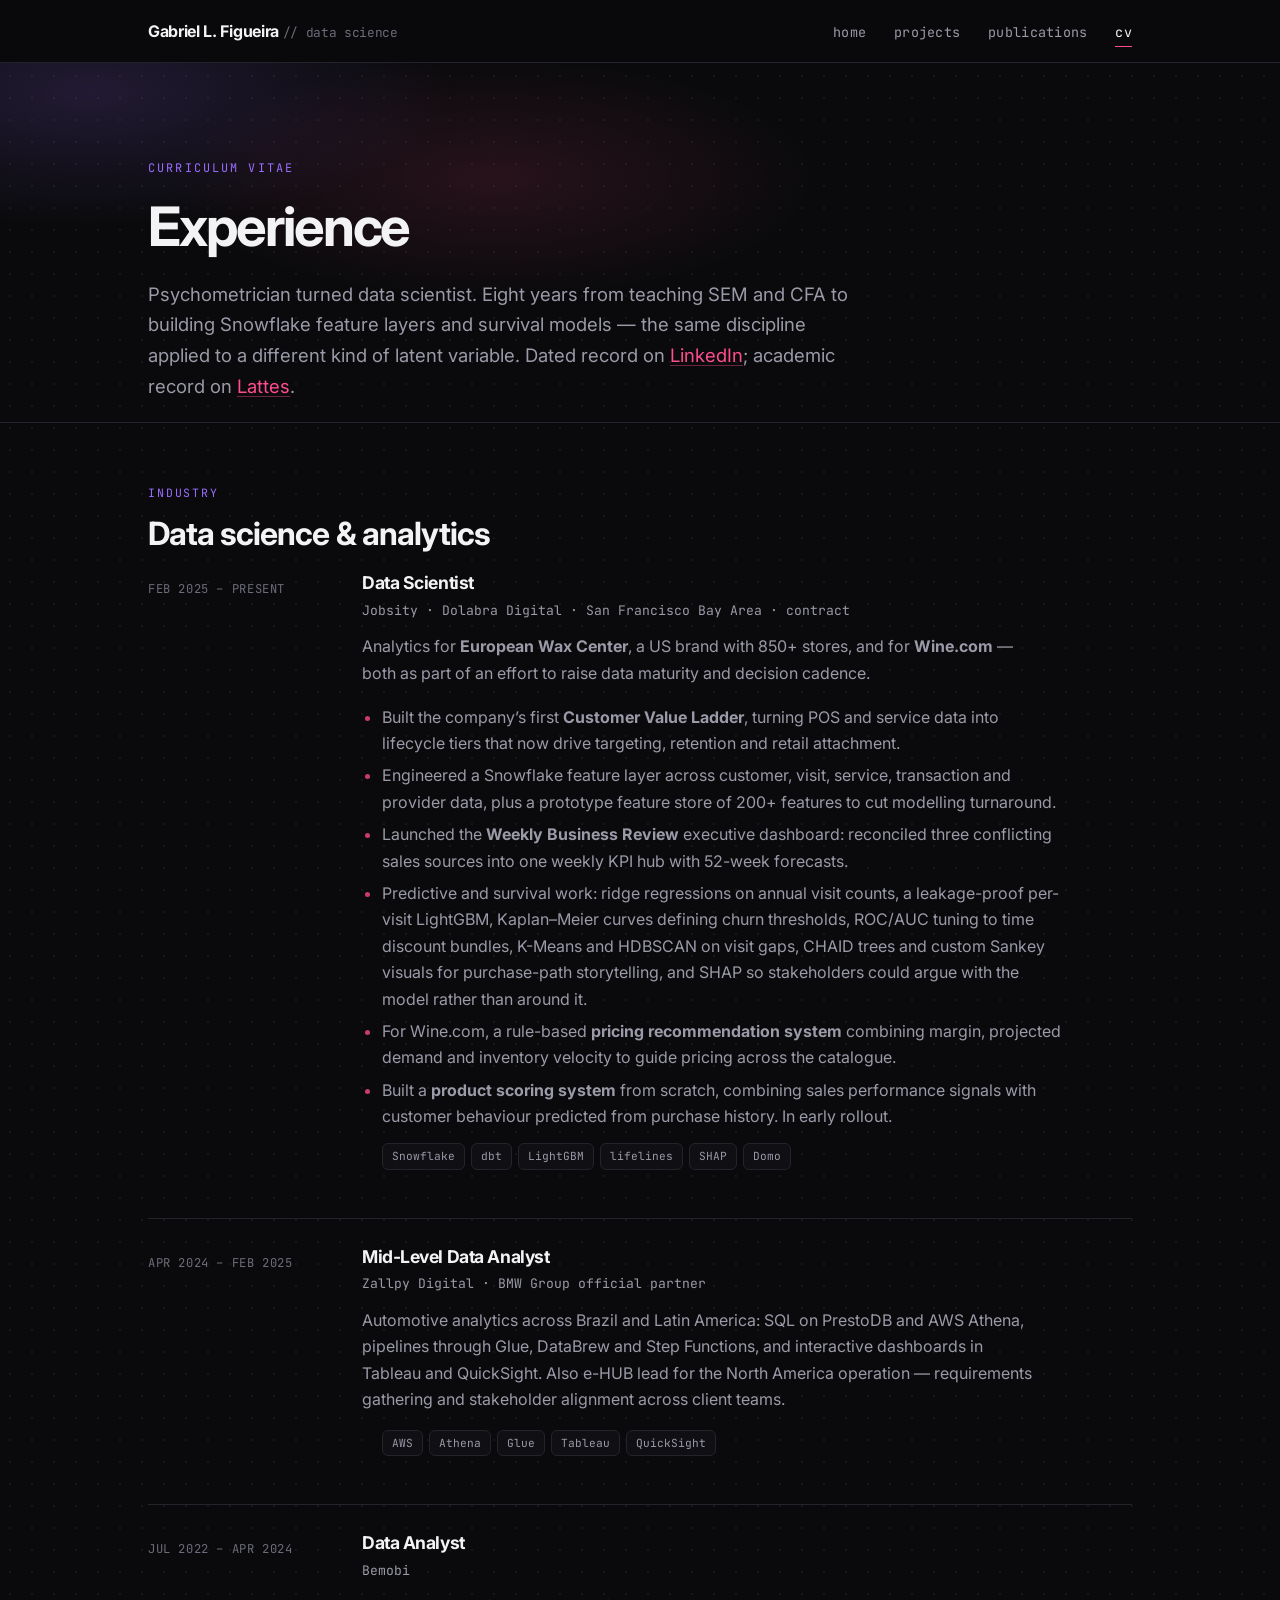
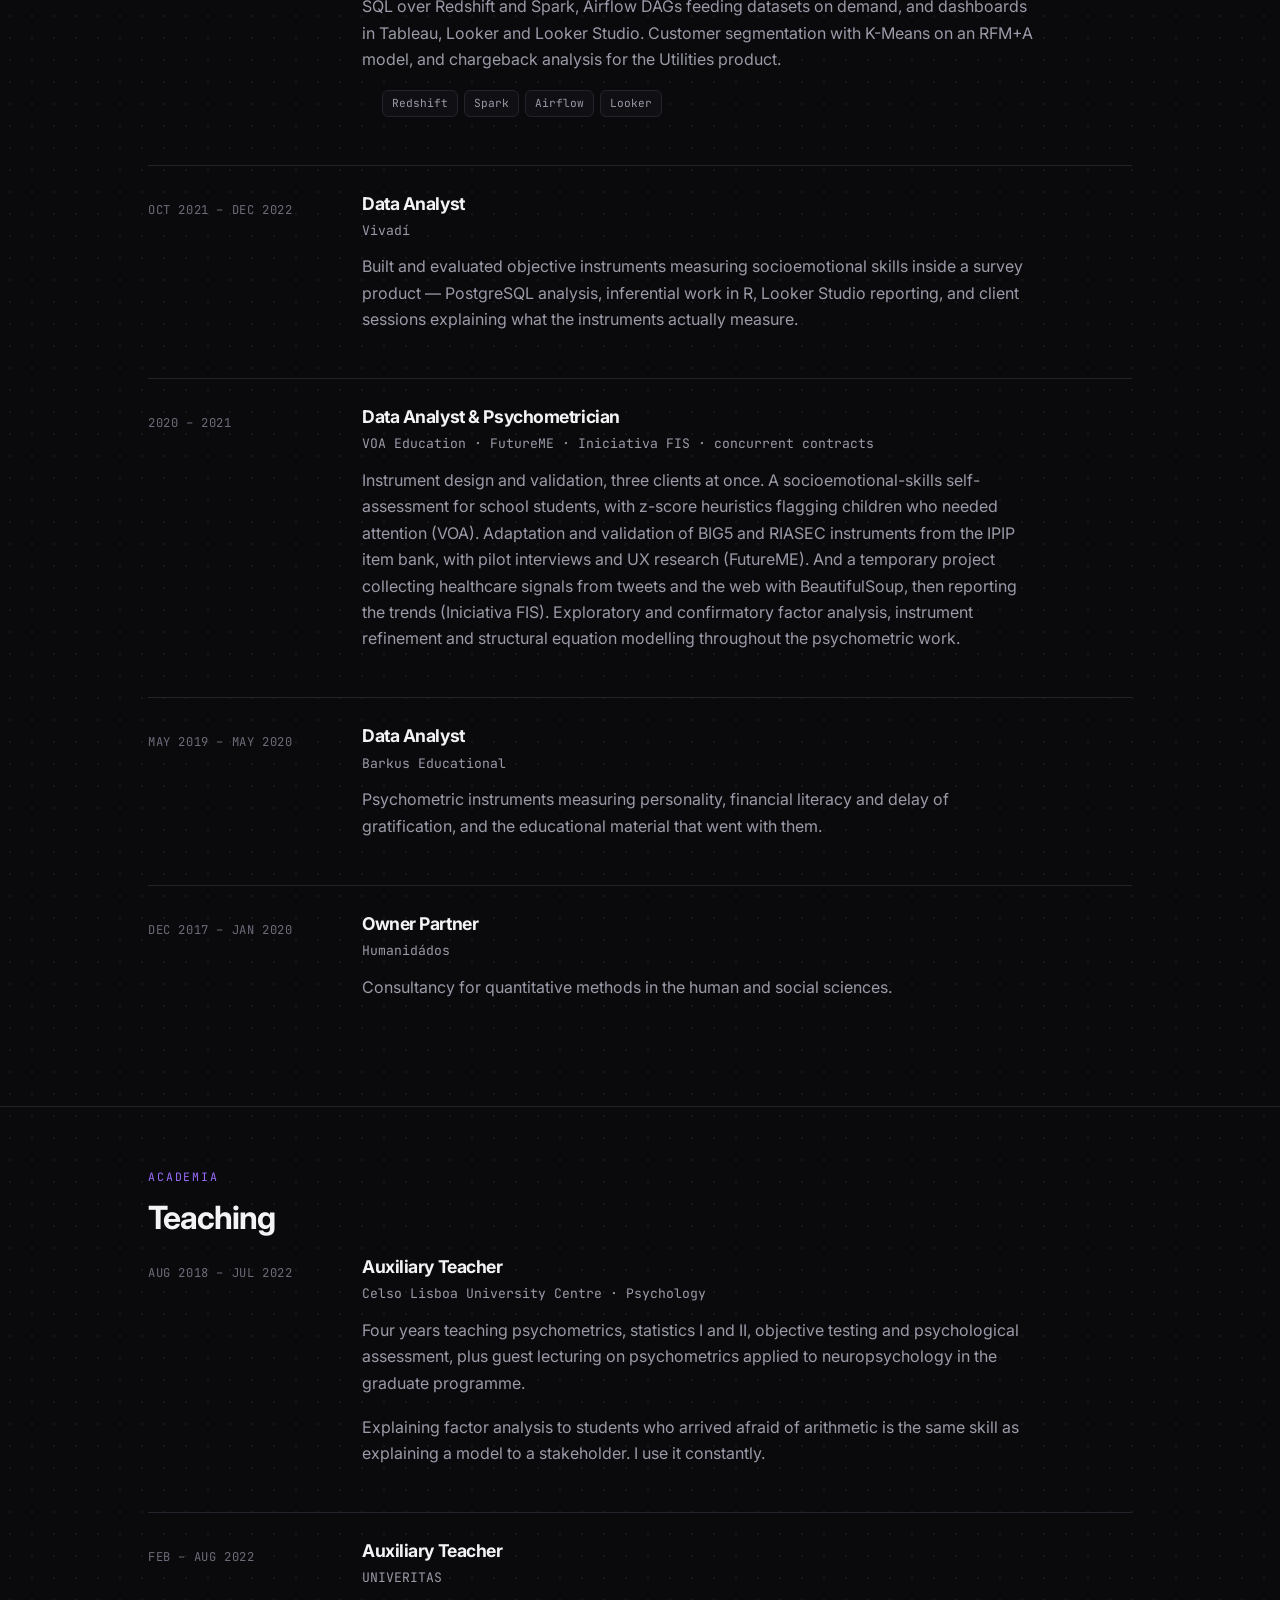
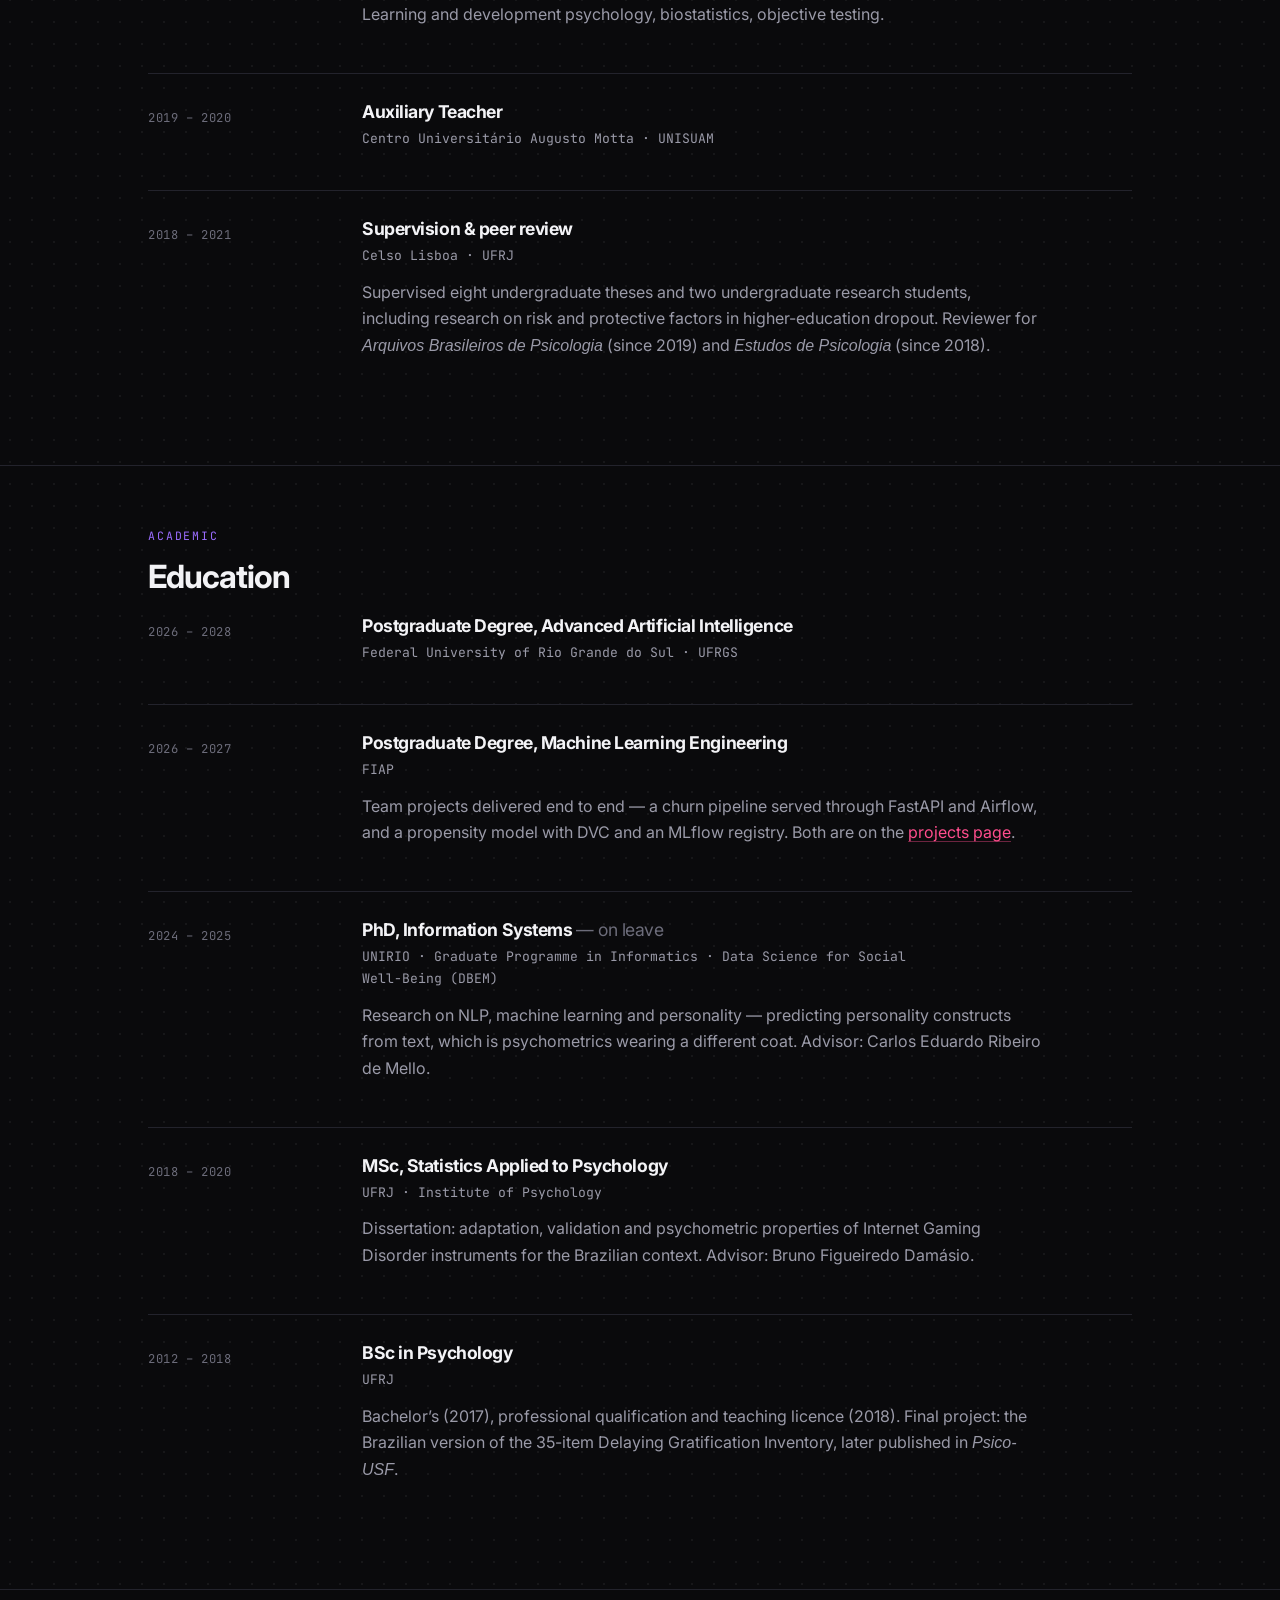
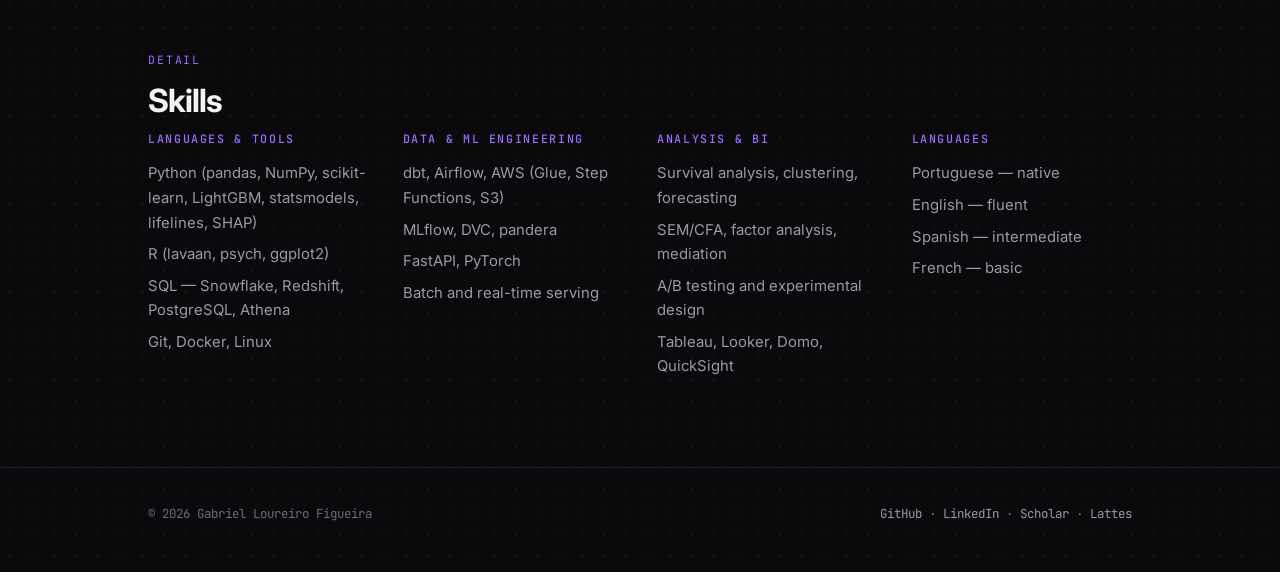
==== commit d64f04ba: "content: details that only the CV had Adds the Wine.com pricing recommendation system and the produc" ====
--- a/cv.html
+++ b/cv.html
@@ -55,10 +55,11 @@
         <div class="entry__side">Feb 2025 &ndash; present</div>
         <div>
           <h3>Data Scientist</h3>
-          <p class="entry__org">dolabra digital &middot; San Francisco Bay Area &middot; contract</p>
-          <p>
-            Analytics for European Wax Center, a US brand with 850+ stores, as part of an effort to
-            raise its data maturity and decision cadence.
+          <p class="entry__org">Jobsity &middot; Dolabra Digital &middot; San Francisco Bay Area &middot; contract</p>
+          <p>
+            Analytics for <strong>European Wax Center</strong>, a US brand with 850+ stores, and for
+            <strong>Wine.com</strong> &mdash; both as part of an effort to raise data maturity and
+            decision cadence.
           </p>
           <ul>
             <li>
@@ -78,8 +79,18 @@
             <li>
               Predictive and survival work: ridge regressions on annual visit counts, a
               leakage-proof per-visit LightGBM, Kaplan&ndash;Meier curves defining churn thresholds,
-              ROC/AUC tuning to time discount bundles, K-Means and HDBSCAN on visit gaps, and SHAP
-              so stakeholders could argue with the model rather than around it.
+              ROC/AUC tuning to time discount bundles, K-Means and HDBSCAN on visit gaps, CHAID trees
+              and custom Sankey visuals for purchase-path storytelling, and SHAP so stakeholders
+              could argue with the model rather than around it.
+            </li>
+            <li>
+              For Wine.com, a rule-based <strong>pricing recommendation system</strong> combining
+              margin, projected demand and inventory velocity to guide pricing across the catalogue.
+            </li>
+            <li>
+              Built a <strong>product scoring system</strong> from scratch, combining sales
+              performance signals with customer behaviour predicted from purchase history. In early
+              rollout.
             </li>
           </ul>
           <ul class="tags"><li>Snowflake</li><li>dbt</li><li>LightGBM</li><li>lifelines</li><li>SHAP</li><li>Domo</li></ul>
@@ -137,9 +148,10 @@
             Instrument design and validation, three clients at once. A socioemotional-skills
             self-assessment for school students, with z-score heuristics flagging children who needed
             attention (VOA). Adaptation and validation of BIG5 and RIASEC instruments from the IPIP
-            item bank, with pilot interviews and UX research (FutureME). Survey research and KPI
-            dashboards for institutional studies (Iniciativa FIS). Exploratory and confirmatory
-            factor analysis, instrument refinement and structural equation modelling throughout.
+            item bank, with pilot interviews and UX research (FutureME). And a temporary project
+            collecting healthcare signals from tweets and the web with BeautifulSoup, then reporting
+            the trends (Iniciativa FIS). Exploratory and confirmatory factor analysis, instrument
+            refinement and structural equation modelling throughout the psychometric work.
           </p>
         </div>
       </article>
@@ -213,7 +225,8 @@
           <h3>Supervision &amp; peer review</h3>
           <p class="entry__org">Celso Lisboa &middot; UFRJ</p>
           <p>
-            Supervised eight undergraduate theses and two undergraduate research students. Reviewer
+            Supervised eight undergraduate theses and two undergraduate research students, including
+            research on risk and protective factors in higher-education dropout. Reviewer
             for <em>Arquivos Brasileiros de Psicologia</em> (since 2019) and <em>Estudos de
             Psicologia</em> (since 2018).
           </p>
@@ -253,7 +266,7 @@
         <div class="entry__side">2024 &ndash; 2025</div>
         <div>
           <h3>PhD, Information Systems <span class="quiet">&mdash; on leave</span></h3>
-          <p class="entry__org">UNIRIO &middot; Graduate Programme in Informatics</p>
+          <p class="entry__org">UNIRIO &middot; Graduate Programme in Informatics &middot; Data Science for Social Well-Being (DBEM)</p>
           <p>
             Research on NLP, machine learning and personality &mdash; predicting personality
             constructs from text, which is psychometrics wearing a different coat. Advisor: Carlos
@@ -326,8 +339,9 @@
           <h3>Languages</h3>
           <ul>
             <li>Portuguese &mdash; native</li>
-            <li>English &mdash; bilingual</li>
-            <li>Spanish &mdash; professional working</li>
+            <li>English &mdash; fluent</li>
+            <li>Spanish &mdash; intermediate</li>
+            <li>French &mdash; basic</li>
           </ul>
         </div>
       </div>
